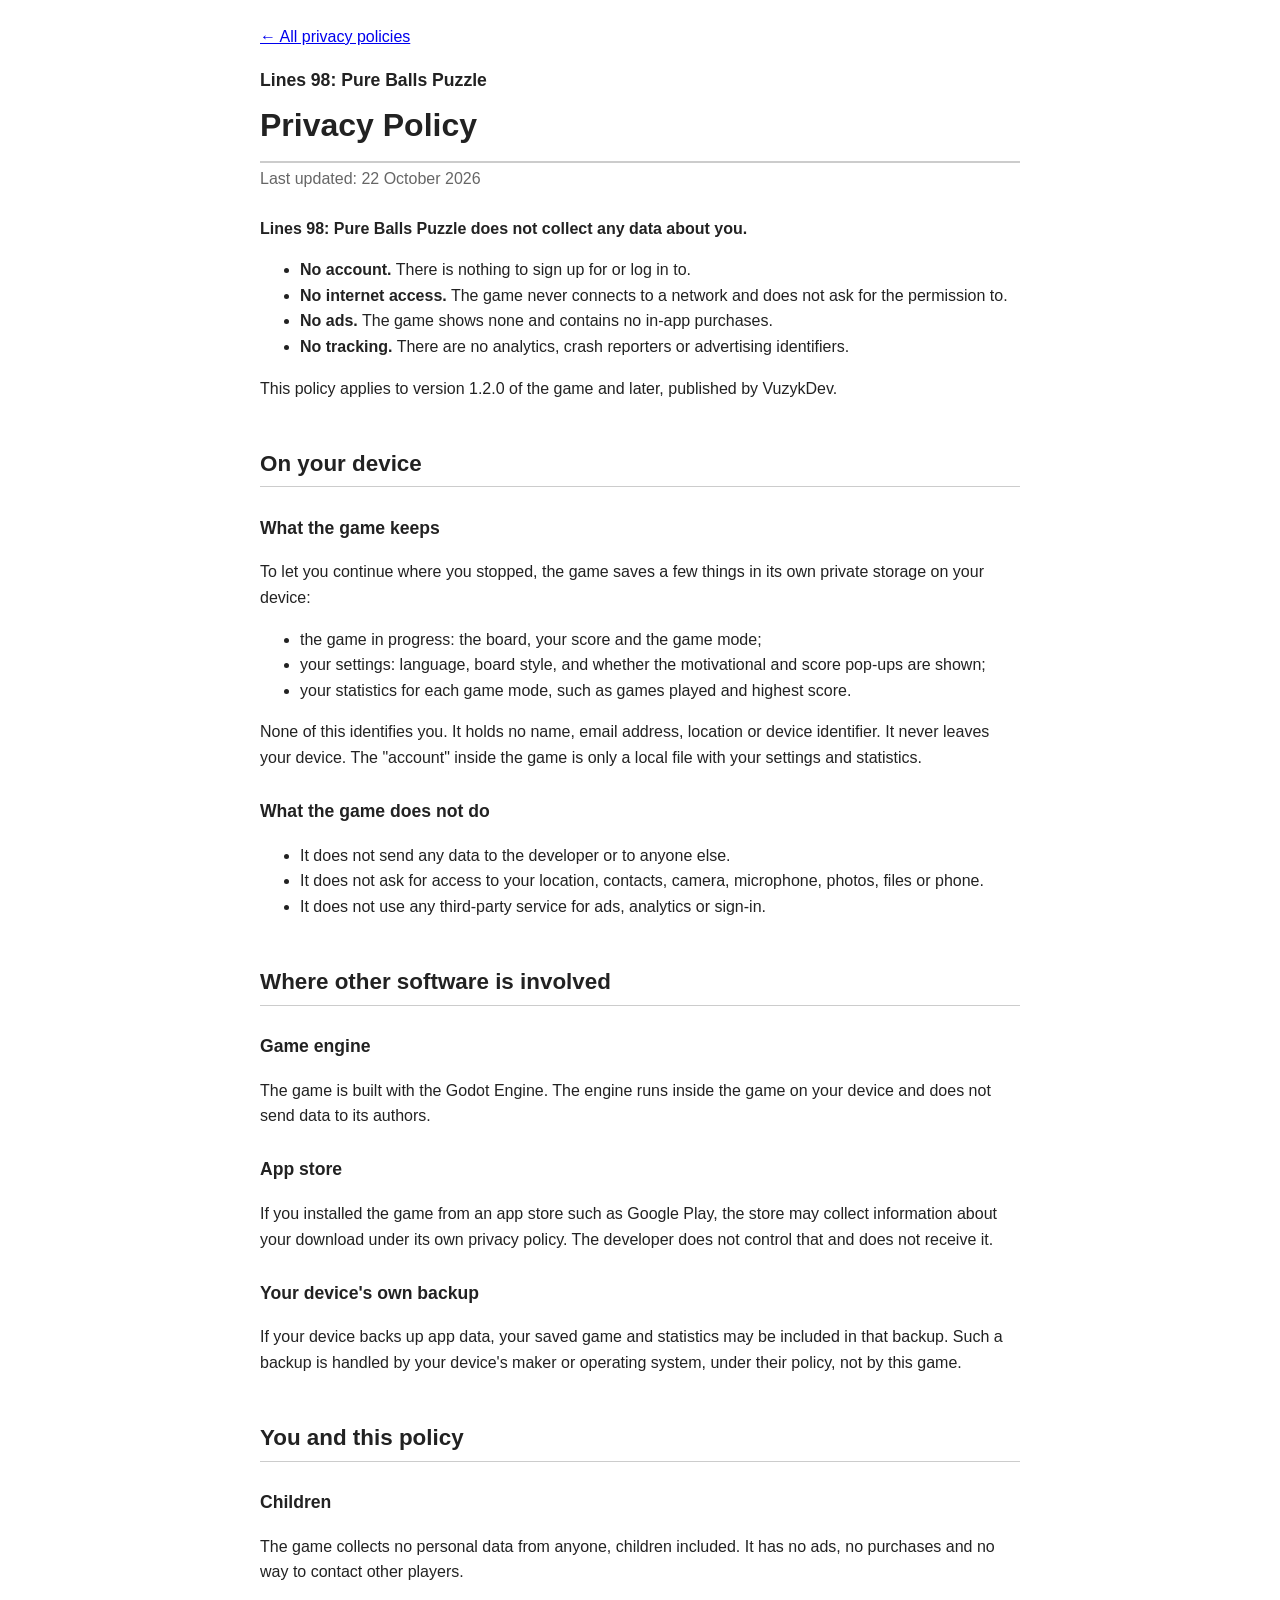
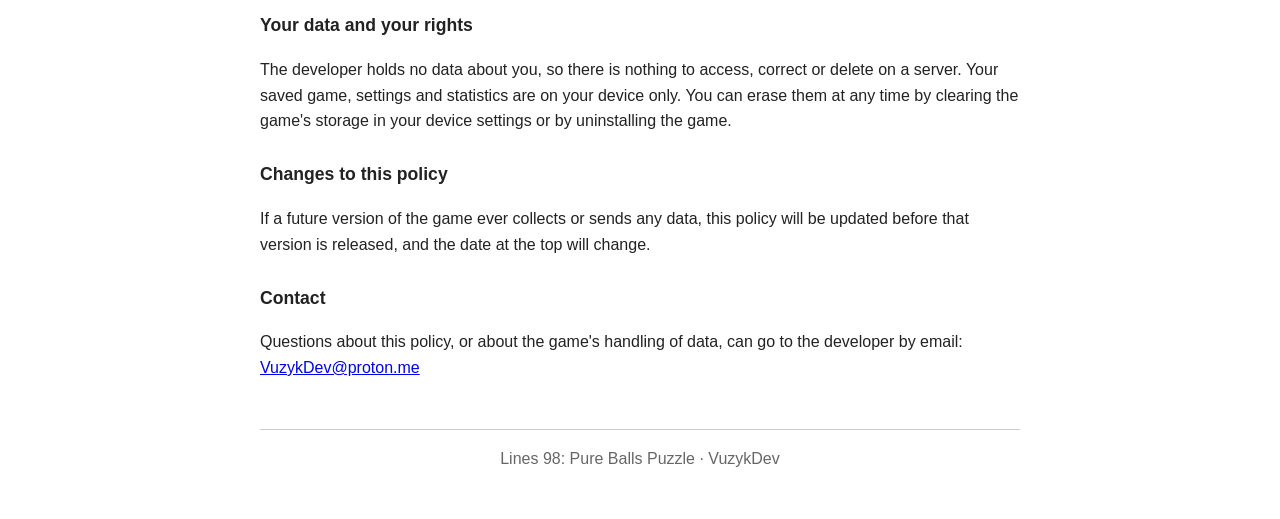
==== lines98/index.html @ 74c5ba76 "Lines98 page" ====
<!DOCTYPE html>
<html lang="en">
<head>
<meta charset="utf-8">
<meta name="viewport" content="width=device-width, initial-scale=1">
<title>Privacy Policy - Lines 98: Pure Balls Puzzle</title>
<link rel="stylesheet" href="../style.css">
</head>
<body>

<header>
  <a class="back" href="../">&larr; All privacy policies</a>
  <p class="app">Lines 98: Pure Balls Puzzle</p>
  <h1>Privacy Policy</h1>
  <p class="updated">Last updated: 22 October 2026</p>
</header>

<p><strong>Lines 98: Pure Balls Puzzle does not collect any data about you.</strong></p>
<ul>
  <li><strong>No account.</strong> There is nothing to sign up for or log in to.</li>
  <li><strong>No internet access.</strong> The game never connects to a network and does not ask for the permission to.</li>
  <li><strong>No ads.</strong> The game shows none and contains no in-app purchases.</li>
  <li><strong>No tracking.</strong> There are no analytics, crash reporters or advertising identifiers.</li>
</ul>
<p>This policy applies to version 1.2.0 of the game and later, published by VuzykDev.</p>

<h2>On your device</h2>

<h3>What the game keeps</h3>
<p>To let you continue where you stopped, the game saves a few things in its own private storage on your device:</p>
<ul>
  <li>the game in progress: the board, your score and the game mode;</li>
  <li>your settings: language, board style, and whether the motivational and score pop-ups are shown;</li>
  <li>your statistics for each game mode, such as games played and highest score.</li>
</ul>
<p>None of this identifies you. It holds no name, email address, location or device identifier. It never leaves your device. The "account" inside the game is only a local file with your settings and statistics.</p>

<h3>What the game does not do</h3>
<ul>
  <li>It does not send any data to the developer or to anyone else.</li>
  <li>It does not ask for access to your location, contacts, camera, microphone, photos, files or phone.</li>
  <li>It does not use any third-party service for ads, analytics or sign-in.</li>
</ul>

<h2>Where other software is involved</h2>

<h3>Game engine</h3>
<p>The game is built with the Godot Engine. The engine runs inside the game on your device and does not send data to its authors.</p>

<h3>App store</h3>
<p>If you installed the game from an app store such as Google Play, the store may collect information about your download under its own privacy policy. The developer does not control that and does not receive it.</p>

<h3>Your device's own backup</h3>
<p>If your device backs up app data, your saved game and statistics may be included in that backup. Such a backup is handled by your device's maker or operating system, under their policy, not by this game.</p>

<h2>You and this policy</h2>

<h3>Children</h3>
<p>The game collects no personal data from anyone, children included. It has no ads, no purchases and no way to contact other players.</p>

<h3>Your data and your rights</h3>
<p>The developer holds no data about you, so there is nothing to access, correct or delete on a server. Your saved game, settings and statistics are on your device only. You can erase them at any time by clearing the game's storage in your device settings or by uninstalling the game.</p>

<h3>Changes to this policy</h3>
<p>If a future version of the game ever collects or sends any data, this policy will be updated before that version is released, and the date at the top will change.</p>

<h3>Contact</h3>
<p>Questions about this policy, or about the game's handling of data, can go to the developer by email: <a href="mailto:VuzykDev@proton.me">VuzykDev@proton.me</a></p>

<footer>Lines 98: Pure Balls Puzzle &middot; VuzykDev</footer>

</body>
</html>
---- style.css ----
body {
  font-family: -apple-system, "Segoe UI", Roboto, Helvetica, Arial, sans-serif;
  line-height: 1.6;
  color: #222;
  background: #fff;
  max-width: 760px;
  margin: 0 auto;
  padding: 24px 16px 48px;
}
header { margin-bottom: 1.5em; }
header .app { font-size: 1.1rem; font-weight: 600; margin: 0; }
h1 { font-size: 2rem; margin: 0.2em 0 0.1em; padding-bottom: 0.3em; border-bottom: 2px solid #ccc; }
h2 { font-size: 1.4rem; margin-top: 2em; padding-bottom: 0.2em; border-bottom: 1px solid #ccc; }
h3 { font-size: 1.1rem; margin-top: 1.5em; }
.updated { color: #666; margin: 0; }
.back { display: inline-block; margin-bottom: 1em; }
.apps { list-style: none; padding: 0; }
.apps li { margin: 0 0 12px; }
.apps a {
  display: block;
  padding: 14px 16px;
  border: 1px solid #ccc;
  border-radius: 8px;
  text-decoration: none;
}
.apps a:hover, .apps a:focus { border-color: #3b82c4; }
.apps .name { display: block; font-weight: 600; }
.apps .desc { display: block; color: #666; font-size: 0.95rem; }
.notice { background: #fdf3e1; border-left: 4px solid #d9962b; padding: 10px 14px; }
footer { margin-top: 3em; padding-top: 1em; border-top: 1px solid #ccc; color: #666; text-align: center; }
@media (prefers-color-scheme: dark) {
  body { color: #e5e5e5; background: #181818; }
  h1, h2, footer, .apps a { border-color: #444; }
  .apps a:hover, .apps a:focus { border-color: #5aa0e0; }
  .updated, footer, .apps .desc { color: #aaa; }
  .notice { background: #3a2f1c; border-left-color: #d9962b; }
  a { color: #8ec1f5; }
}
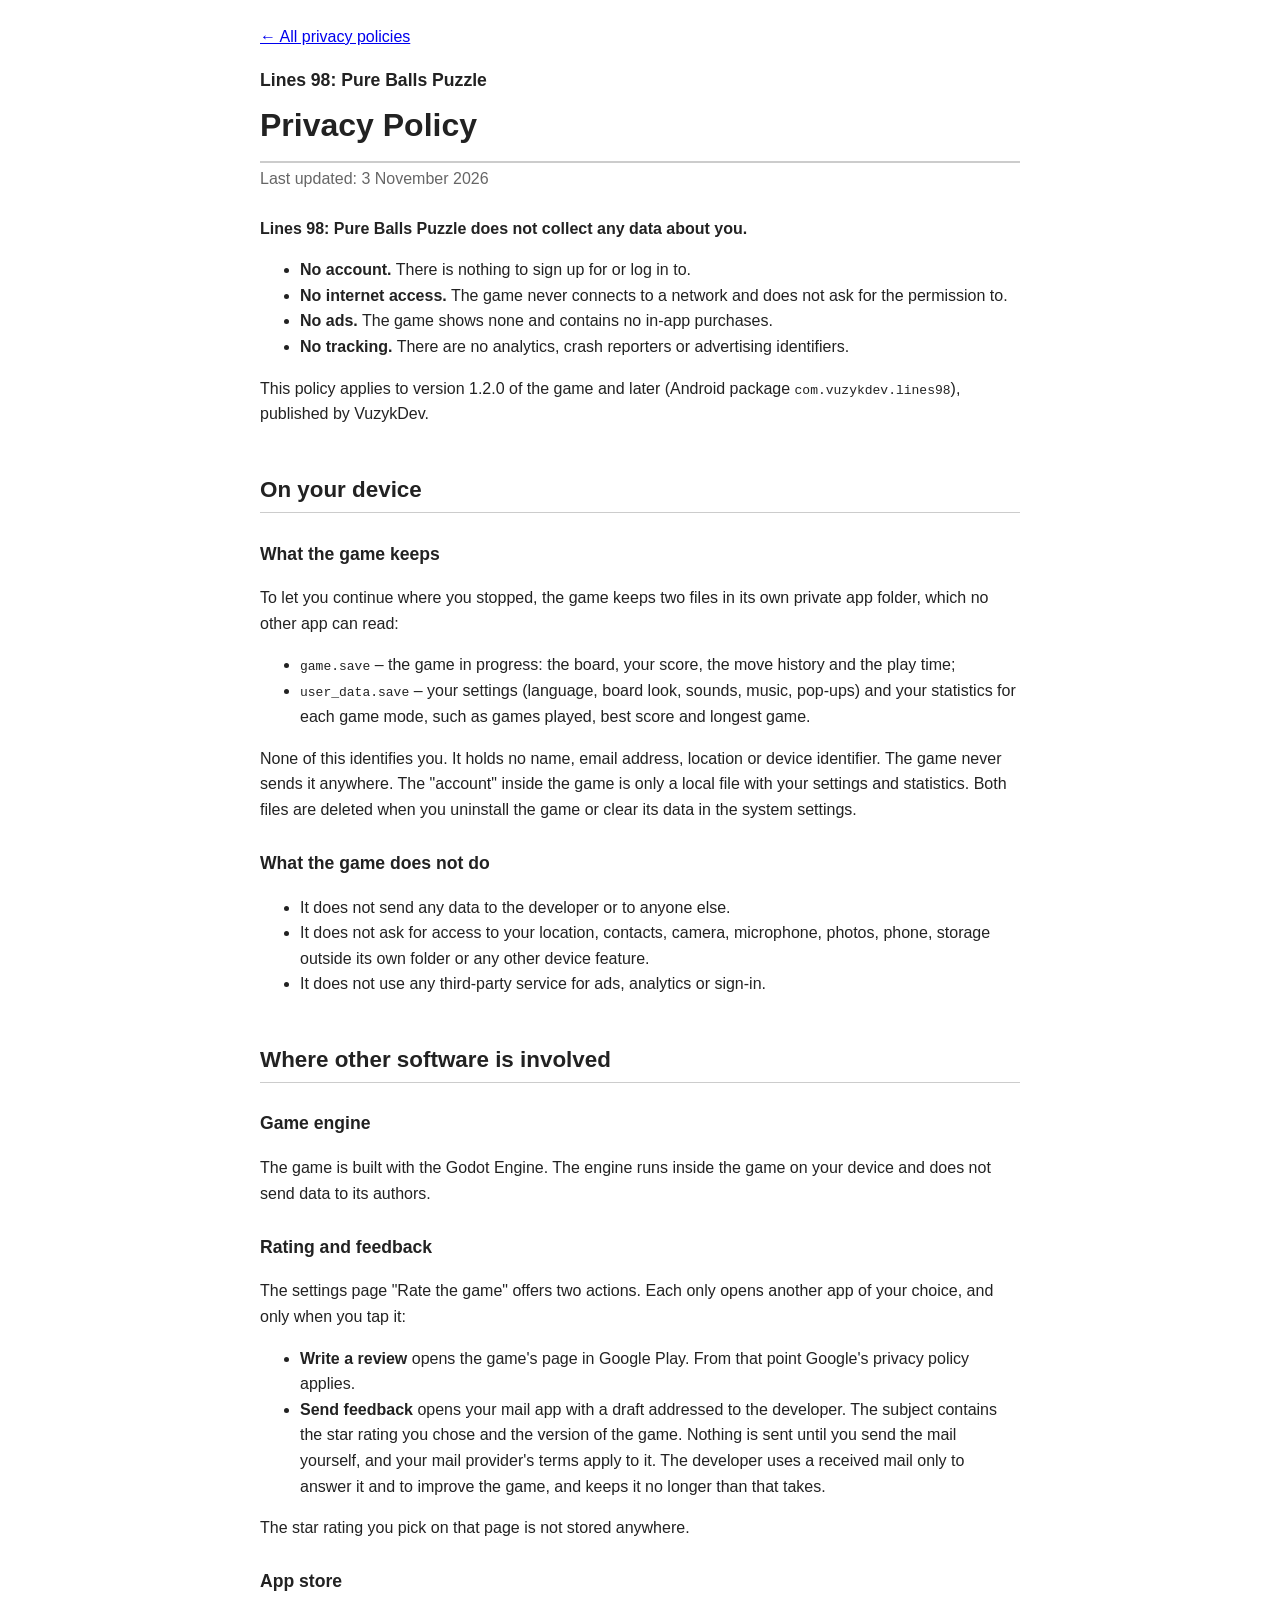
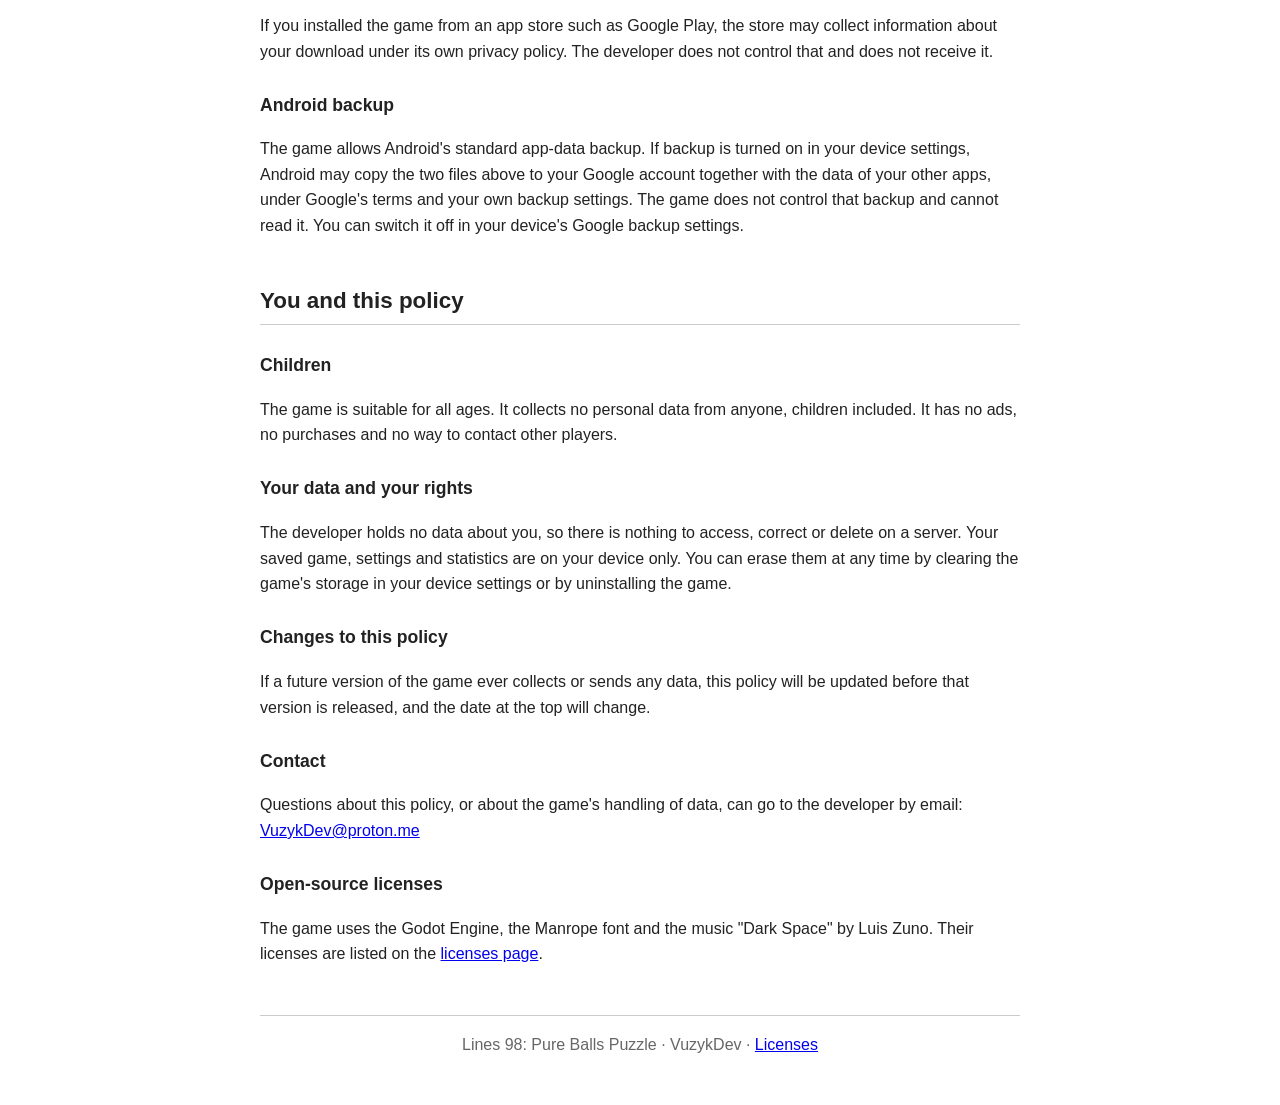
==== commit 0514ee92: "Lines98: update Privacy policy with latest game updates; Lines: add Licenses page" ====
--- a/lines98/index.html
+++ b/lines98/index.html
@@ -12,7 +12,7 @@
   <a class="back" href="../">&larr; All privacy policies</a>
   <p class="app">Lines 98: Pure Balls Puzzle</p>
   <h1>Privacy Policy</h1>
-  <p class="updated">Last updated: 22 October 2026</p>
+  <p class="updated">Last updated: 3 November 2026</p>
 </header>
 
 <p><strong>Lines 98: Pure Balls Puzzle does not collect any data about you.</strong></p>
@@ -22,23 +22,22 @@
   <li><strong>No ads.</strong> The game shows none and contains no in-app purchases.</li>
   <li><strong>No tracking.</strong> There are no analytics, crash reporters or advertising identifiers.</li>
 </ul>
-<p>This policy applies to version 1.2.0 of the game and later, published by VuzykDev.</p>
+<p>This policy applies to version 1.2.0 of the game and later (Android package <code>com.vuzykdev.lines98</code>), published by VuzykDev.</p>
 
 <h2>On your device</h2>
 
 <h3>What the game keeps</h3>
-<p>To let you continue where you stopped, the game saves a few things in its own private storage on your device:</p>
+<p>To let you continue where you stopped, the game keeps two files in its own private app folder, which no other app can read:</p>
 <ul>
-  <li>the game in progress: the board, your score and the game mode;</li>
-  <li>your settings: language, board style, and whether the motivational and score pop-ups are shown;</li>
-  <li>your statistics for each game mode, such as games played and highest score.</li>
+  <li><code>game.save</code> &ndash; the game in progress: the board, your score, the move history and the play time;</li>
+  <li><code>user_data.save</code> &ndash; your settings (language, board look, sounds, music, pop-ups) and your statistics for each game mode, such as games played, best score and longest game.</li>
 </ul>
-<p>None of this identifies you. It holds no name, email address, location or device identifier. It never leaves your device. The "account" inside the game is only a local file with your settings and statistics.</p>
+<p>None of this identifies you. It holds no name, email address, location or device identifier. The game never sends it anywhere. The "account" inside the game is only a local file with your settings and statistics. Both files are deleted when you uninstall the game or clear its data in the system settings.</p>
 
 <h3>What the game does not do</h3>
 <ul>
   <li>It does not send any data to the developer or to anyone else.</li>
-  <li>It does not ask for access to your location, contacts, camera, microphone, photos, files or phone.</li>
+  <li>It does not ask for access to your location, contacts, camera, microphone, photos, phone, storage outside its own folder or any other device feature.</li>
   <li>It does not use any third-party service for ads, analytics or sign-in.</li>
 </ul>
 
@@ -47,16 +46,24 @@
 <h3>Game engine</h3>
 <p>The game is built with the Godot Engine. The engine runs inside the game on your device and does not send data to its authors.</p>
 
+<h3>Rating and feedback</h3>
+<p>The settings page "Rate the game" offers two actions. Each only opens another app of your choice, and only when you tap it:</p>
+<ul>
+  <li><strong>Write a review</strong> opens the game's page in Google Play. From that point Google's privacy policy applies.</li>
+  <li><strong>Send feedback</strong> opens your mail app with a draft addressed to the developer. The subject contains the star rating you chose and the version of the game. Nothing is sent until you send the mail yourself, and your mail provider's terms apply to it. The developer uses a received mail only to answer it and to improve the game, and keeps it no longer than that takes.</li>
+</ul>
+<p>The star rating you pick on that page is not stored anywhere.</p>
+
 <h3>App store</h3>
 <p>If you installed the game from an app store such as Google Play, the store may collect information about your download under its own privacy policy. The developer does not control that and does not receive it.</p>
 
-<h3>Your device's own backup</h3>
-<p>If your device backs up app data, your saved game and statistics may be included in that backup. Such a backup is handled by your device's maker or operating system, under their policy, not by this game.</p>
+<h3>Android backup</h3>
+<p>The game allows Android's standard app-data backup. If backup is turned on in your device settings, Android may copy the two files above to your Google account together with the data of your other apps, under Google's terms and your own backup settings. The game does not control that backup and cannot read it. You can switch it off in your device's Google backup settings.</p>
 
 <h2>You and this policy</h2>
 
 <h3>Children</h3>
-<p>The game collects no personal data from anyone, children included. It has no ads, no purchases and no way to contact other players.</p>
+<p>The game is suitable for all ages. It collects no personal data from anyone, children included. It has no ads, no purchases and no way to contact other players.</p>
 
 <h3>Your data and your rights</h3>
 <p>The developer holds no data about you, so there is nothing to access, correct or delete on a server. Your saved game, settings and statistics are on your device only. You can erase them at any time by clearing the game's storage in your device settings or by uninstalling the game.</p>
@@ -67,7 +74,10 @@
 <h3>Contact</h3>
 <p>Questions about this policy, or about the game's handling of data, can go to the developer by email: <a href="mailto:VuzykDev@proton.me">VuzykDev@proton.me</a></p>
 
-<footer>Lines 98: Pure Balls Puzzle &middot; VuzykDev</footer>
+<h3>Open-source licenses</h3>
+<p>The game uses the Godot Engine, the Manrope font and the music "Dark Space" by Luis Zuno. Their licenses are listed on the <a href="licenses/">licenses page</a>.</p>
+
+<footer>Lines 98: Pure Balls Puzzle &middot; VuzykDev &middot; <a href="licenses/">Licenses</a></footer>
 
 </body>
 </html>
--- a/style.css
+++ b/style.css
@@ -14,25 +14,73 @@
 h3 { font-size: 1.1rem; margin-top: 1.5em; }
 .updated { color: #666; margin: 0; }
 .back { display: inline-block; margin-bottom: 1em; }
-.apps { list-style: none; padding: 0; }
-.apps li { margin: 0 0 12px; }
-.apps a {
-  display: block;
-  padding: 14px 16px;
-  border: 1px solid #ccc;
-  border-radius: 8px;
+.apps { list-style: none; padding: 0; display: grid; gap: 14px; }
+.apps li {
+  display: flex;
+  gap: 16px;
+  align-items: flex-start;
+  padding: 16px 18px;
+  border: 1px solid #ddd;
+  border-radius: 12px;
+  background: #fafafa;
+  box-shadow: 0 1px 3px rgba(0, 0, 0, 0.06);
+  transition: border-color 0.15s, box-shadow 0.15s;
+}
+.apps li:hover { border-color: #3b82c4; box-shadow: 0 3px 10px rgba(0, 0, 0, 0.08); }
+.apps .icon {
+  flex: none;
+  width: 52px;
+  height: 52px;
+  border-radius: 12px;
+  display: flex;
+  align-items: center;
+  justify-content: center;
+  font-size: 1.5rem;
+  font-weight: 700;
+  color: #fff;
+  background: linear-gradient(135deg, #3b82c4, #6a5acd);
+}
+img.icon { background: none; object-fit: contain; }
+.apps .info { min-width: 0; }
+.apps .name { display: block; font-weight: 600; font-size: 1.1rem; }
+.apps .desc { display: block; color: #666; font-size: 0.95rem; }
+.apps .links { display: flex; flex-wrap: wrap; gap: 8px; margin-top: 10px; }
+.btn {
+  display: inline-block;
+  padding: 5px 14px;
+  border: 1px solid #3b82c4;
+  border-radius: 999px;
+  font-size: 0.9rem;
   text-decoration: none;
+  color: #3b82c4;
 }
-.apps a:hover, .apps a:focus { border-color: #3b82c4; }
-.apps .name { display: block; font-weight: 600; }
-.apps .desc { display: block; color: #666; font-size: 0.95rem; }
+.btn:hover, .btn:focus { background: #eaf2fa; }
+.btn.primary { background: #3b82c4; color: #fff; }
+.btn.primary:hover, .btn.primary:focus { background: #2f6ca3; border-color: #2f6ca3; }
+.toc ul { padding-left: 1.2em; }
+pre.license {
+  white-space: pre-wrap;
+  overflow-wrap: anywhere;
+  font-size: 0.85rem;
+  background: #f6f6f6;
+  border: 1px solid #ddd;
+  border-radius: 6px;
+  padding: 12px 14px;
+}
+.credits { padding-left: 1.2em; }
 .notice { background: #fdf3e1; border-left: 4px solid #d9962b; padding: 10px 14px; }
 footer { margin-top: 3em; padding-top: 1em; border-top: 1px solid #ccc; color: #666; text-align: center; }
 @media (prefers-color-scheme: dark) {
   body { color: #e5e5e5; background: #181818; }
-  h1, h2, footer, .apps a { border-color: #444; }
-  .apps a:hover, .apps a:focus { border-color: #5aa0e0; }
+  h1, h2, footer, .apps li { border-color: #444; }
+  .apps li { background: #202020; box-shadow: none; }
+  .apps li:hover { border-color: #5aa0e0; }
+  .btn { border-color: #5aa0e0; color: #8ec1f5; }
+  .btn:hover, .btn:focus { background: #1d2a38; }
+  .btn.primary { background: #3b82c4; border-color: #3b82c4; color: #fff; }
+  .btn.primary:hover, .btn.primary:focus { background: #4a92d4; }
   .updated, footer, .apps .desc { color: #aaa; }
   .notice { background: #3a2f1c; border-left-color: #d9962b; }
+  pre.license { background: #222; border-color: #444; }
   a { color: #8ec1f5; }
 }
